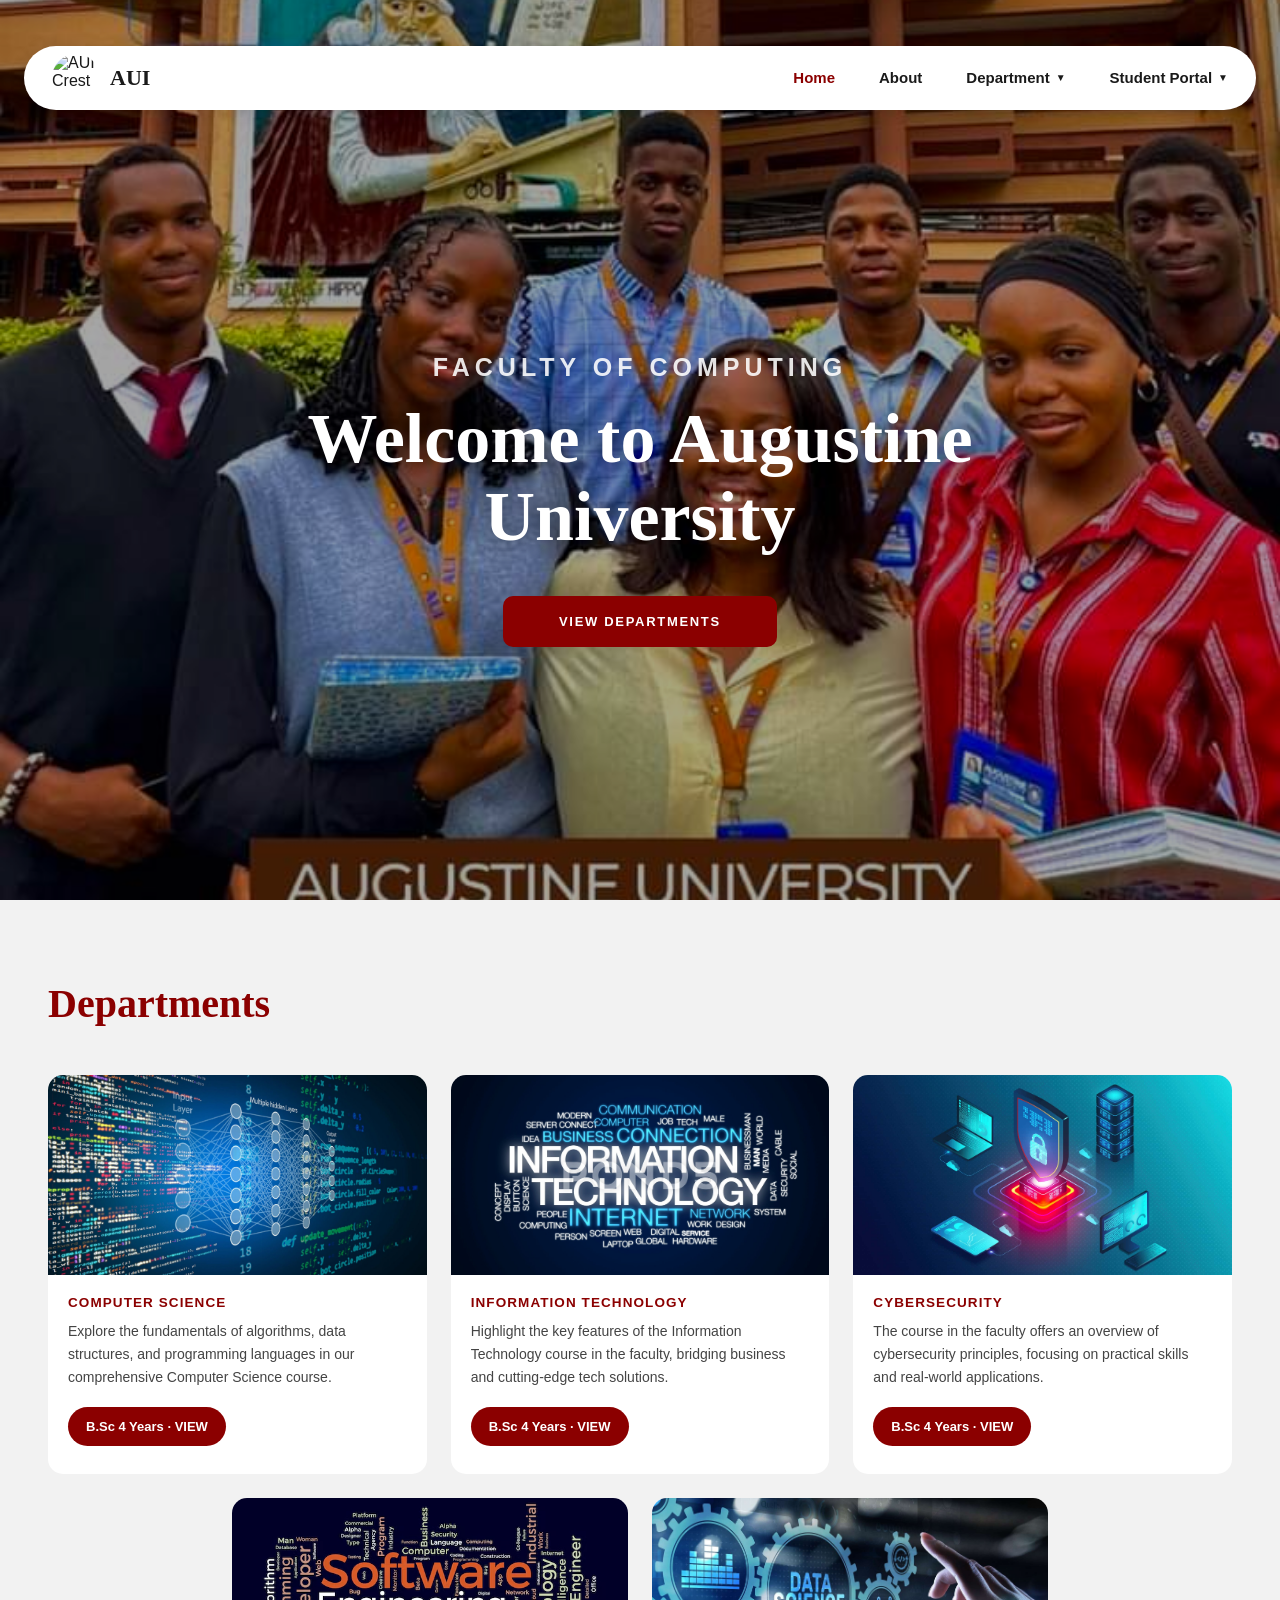
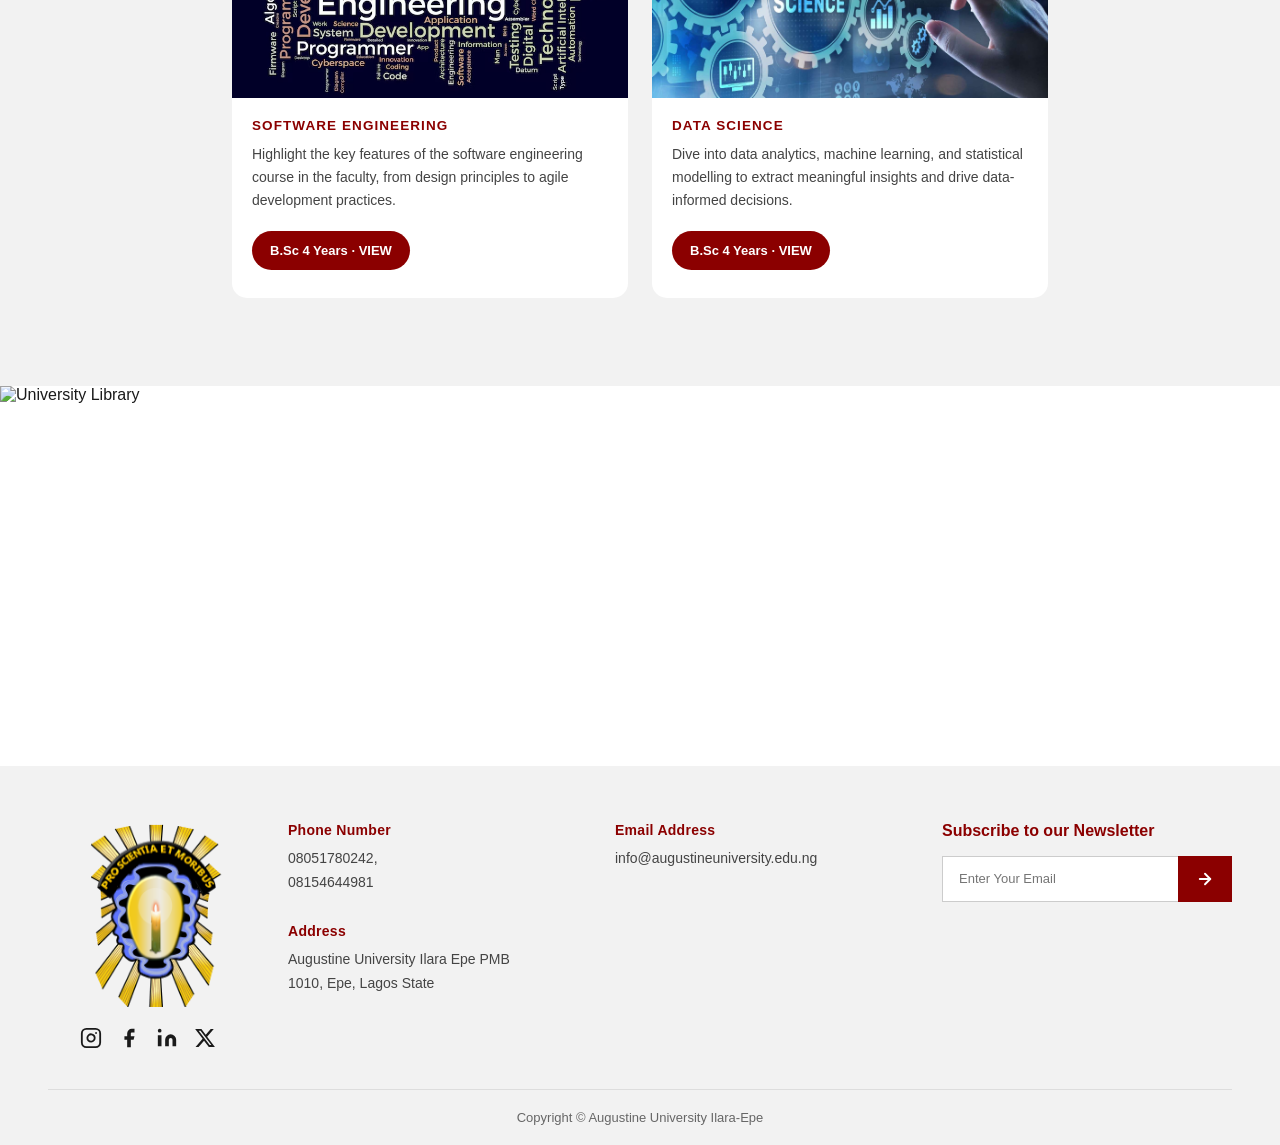
==== index.html @ 9fbd327b "Update index.html" ====
<!DOCTYPE html>
<html lang="en">
<head>
    <meta charset="UTF-8">
    <meta name="viewport" content="width=device-width, initial-scale=1.0">
    <title>AUI-web-clone</title>
    <link rel="stylesheet" href="Augustine University Website/Home/style_hom.css" />
</head>
<body>
  <!-- Page transition overlay -->
  <div id="page-transition"></div>
  
  
  <!-- Pill navbar -->
      <div class="navbar-wrap">
           <nav class="navbar">
             <a href="index.html" class="navbar-brand">
               <img src="Augustine University Website/Home/Augustine.University.logo.png" alt="AUI Crest" />
               <span>AUI</span>
             </a>
             <ul class="navbar-links">
               <li><a href="index.html" class="active">Home</a></li>
               <li><a href="/About/About.html">About</a></li>
               <li class="dropdown-parent">
                 <a href="/Department/Department.html">Department</a>
                 <div class="dropdown-menu">
                   <a href="/Department/Department.html#staff">Staff</a>
                   <a href="/Department/Department.html#courses">Courses</a>
                 </div>
               </li>
               <li class="dropdown-parent">
                 <a href="portal.html" class="dropdown-toggle">
                   Student Portal
                 </a>
                 <div class="dropdown-menu">
                   <a href="portal.html#course-registration">Course Registration</a>
                   <a href="portal.html#exam-result">Exam Result</a>
                   <a href="portal.html#payment-receipts">Payment Receipts</a>
                   <a href="portal.html#student-profile">Student Profile</a>
                 </div>
               </li>
             </ul>
           </nav>
         </div>
    <!-- Hero -->
    <section class="hero">
      <div class="hero-bg"><img src="Augustine University Website/Home/WhatsApp Image 2024-08-29 at 4.48.19 PM.jpeg" alt="Faculty of Computing" srcset=""></div>
      <div class="hero-content">
        <p class="hero-subtitle">Faculty of Computing</p>
        <h1 class="hero-title">Welcome to Augustine<br>University</h1>
        <a href="#departments" class="hero-btn nav-link">VIEW DEPARTMENTS</a>
      </div>
    </section>
   
    <!-- Departments -->
    <section id="departments" class="departments">
      <div class="departments-inner">
        <h2 class="observe">Departments</h2>
   
        <!-- Row 1: Computer Science, Software Engineering, Cybersecurity -->
        <div class="dept-row-top">
          <div class="dept-card observe">
            <img src="Augustine University Website/Home/Computer-Science-Page-Header-2048x1197.jpg" alt="Computer Science" />
            <div class="dept-card-body">
              <h3>Computer Science</h3>
              <p>Explore the fundamentals of algorithms, data structures, and programming languages in our comprehensive Computer Science course.</p>
               <a href="department.html" class="dept-card-button">B.Sc 4 Years · VIEW</a>
            </div>
          </div>
          <div class="dept-card observe">
            <img src="Augustine University Website/Home/information-technology.jpg" alt="Information Technology" />
            <div class="dept-card-body">
              <h3>Information Technology</h3>
              <p>Highlight the key features of the Information Technology course in the faculty, bridging business and cutting-edge tech solutions.</p>
               <a href="department.html" class="dept-card-button">B.Sc 4 Years · VIEW</a>
            </div>
          </div>
          <div class="dept-card observe">
            <img src="Augustine University Website/Home/what-is-cybersecurity.jpg" alt="Cybersecurity" />
            <div class="dept-card-body">
              <h3>Cybersecurity</h3>
              <p>The course in the faculty offers an overview of cybersecurity principles, focusing on practical skills and real-world applications.</p>
              <a href="department.html" class="dept-card-button">B.Sc 4 Years · VIEW</a>
            </div>
          </div>
        </div>
   
        <!-- Row 2: Software Engineering, Data Science — centred -->
        <div class="dept-row-bottom">
          <div class="dept-card observe">
            <img src="Augustine University Website/Home/Sen.jpg" alt="Software Engineering" style="object-position: right center;" />
            <div class="dept-card-body">
              <h3>Software Engineering</h3>
              <p>Highlight the key features of the software engineering course in the faculty, from design principles to agile development practices.</p>
               <a href="department.html" class="dept-card-button">B.Sc 4 Years · VIEW</a>
            </div>
          </div>
          <div class="dept-card observe">
            <img src="Augustine University Website/Home/what-is-data-science.jpg" alt="Data Science" />
            <div class="dept-card-body">
              <h3>Data Science</h3>
              <p>Dive into data analytics, machine learning, and statistical modelling to extract meaningful insights and drive data-informed decisions.</p>
               <a href="department.html" class="dept-card-button">B.Sc 4 Years · VIEW</a>
            </div>
          </div>
        </div>
      </div>
    </section>
   
    <!-- Library Banner -->
    <div class="library-banner observe">
      <img src="https://images.unsplash.com/photo-1507842217343-583bb7270b66?w=1800&q=80" alt="University Library" />
    </div>
   
    <!-- Footer -->
    <footer>
      <div class="footer-inner">
   
        <!-- Logo + socials -->
        <div class="footer-logo">
          <img src="Augustine University Website/Home/Augustine.university.logo.png" alt="Augustine University Crest" />
          <div class="footer-socials">
            <!-- Instagram -->
            <a href="#" aria-label="Instagram">
              <svg width="22" height="22" viewBox="0 0 24 24" fill="none" stroke="currentColor" stroke-width="2" stroke-linecap="round" stroke-linejoin="round">
                <rect x="2" y="2" width="20" height="20" rx="5"/><path d="M16 11.37A4 4 0 1 1 12.63 8 4 4 0 0 1 16 11.37z"/><line x1="17.5" y1="6.5" x2="17.51" y2="6.5"/>
              </svg>
            </a>
            <!-- Facebook -->
            <a href="#" aria-label="Facebook">
              <svg width="22" height="22" viewBox="0 0 24 24" fill="currentColor">
                <path d="M18 2h-3a5 5 0 0 0-5 5v3H7v4h3v8h4v-8h3l1-4h-4V7a1 1 0 0 1 1-1h3z"/>
              </svg>
            </a>
            <!-- LinkedIn -->
            <a href="#" aria-label="LinkedIn">
              <svg width="22" height="22" viewBox="0 0 24 24" fill="currentColor">
                <path d="M16 8a6 6 0 0 1 6 6v7h-4v-7a2 2 0 0 0-4 0v7h-4v-7a6 6 0 0 1 6-6zM2 9h4v12H2z"/><circle cx="4" cy="4" r="2"/>
              </svg>
            </a>
            <!-- X (Twitter) -->
            <a href="#" aria-label="X">
              <svg width="22" height="22" viewBox="0 0 24 24" fill="currentColor">
                <path d="M18.244 2.25h3.308l-7.227 8.26 8.502 11.24H16.17l-5.214-6.817L4.99 21.75H1.68l7.73-8.835L1.254 2.25H8.08l4.713 6.231zm-1.161 17.52h1.833L7.084 4.126H5.117z"/>
              </svg>
            </a>
          </div>
        </div>
   
        <!-- Phone & Address -->
        <div>
          <div class="footer-contact">
            <h4>Phone Number</h4>
            <p>08051780242,</p>
            <p>08154644981</p>
          </div>
          <div class="footer-contact">
            <h4>Address</h4>
            <p>Augustine University Ilara Epe PMB</p>
            <p>1010, Epe, Lagos State</p>
          </div>
        </div>
   
        <!-- Email -->
        <div class="footer-contact">
          <h4>Email Address</h4>
          <a href="mailto:info@augustineuniversity.edu.ng">info@augustineuniversity.edu.ng</a>
        </div>
   
        <!-- Newsletter -->
        <div class="footer-newsletter">
          <h4>Subscribe to our Newsletter</h4>
          <div class="newsletter-form">
            <input type="email" placeholder="Enter Your Email" aria-label="Email address" id="news-email" />
            <button type="button" id="news-btn" aria-label="Subscribe">
              <svg width="18" height="18" viewBox="0 0 24 24" fill="none" stroke="white" stroke-width="2.5" stroke-linecap="round" stroke-linejoin="round">
                <line x1="5" y1="12" x2="19" y2="12"/><polyline points="12 5 19 12 12 19"/>
              </svg>
            </button>
          </div>
        </div>
   
      </div>
      <div class="footer-bottom">
        Copyright &copy; Augustine University Ilara-Epe
      </div>
    </footer>
   
    <script>
      // ── Page transition ──
      const overlay = document.getElementById('page-transition');
   
      // Fade in on load (overlay starts visible, then hides)
      window.addEventListener('load', () => {
        requestAnimationFrame(() => {
          overlay.classList.add('hidden');
        });
      });
   
      function navigate(href) {
        overlay.classList.remove('hidden');
        setTimeout(() => { window.location.href = href; }, 420);
      }
   
      document.querySelectorAll('a[href]').forEach(link => {
        const href = link.getAttribute('href');
        if (href && !href.startsWith('#') && !href.startsWith('mailto') && !href.startsWith('http')) {
          link.addEventListener('click', e => { e.preventDefault(); navigate(href); });
        }
      });
   
      // ── Scroll reveal ──
      const io = new IntersectionObserver(entries => {
        entries.forEach(e => {
          if (e.isIntersecting) { e.target.classList.add('visible'); io.unobserve(e.target); }
        });
      }, { threshold: 0.12 });
      document.querySelectorAll('.observe').forEach(el => io.observe(el));
   
      // ── Newsletter ──
      document.getElementById('news-btn').addEventListener('click', () => {
        const inp = document.getElementById('news-email');
        if (inp.value && inp.value.includes('@')) {
          inp.value = '';
          inp.placeholder = 'Thank you for subscribing!';
          setTimeout(() => inp.placeholder = 'Enter Your Email', 3000);
        }
      });
    </script>
</body>
</html>
---- Augustine University Website/Home/style_hom.css ----
*,
*::before,
*::after {
  box-sizing: border-box;
  margin: 0;
  padding: 0;
}

:root {
  --red: #8b0000;
  --red-dark: #6e0000;
  --grey-bg: #f2f2f2;
  --text: #1a1a1a;
  --white: #ffffff;
}

html {
  scroll-behavior: smooth;
}
body {
  font-family: "Open Sans", sans-serif;
  color: var(--text);
  background: var(--white);
  overflow-x: hidden;
}

/* ── PAGE TRANSITION OVERLAY ── */
#page-transition {
  position: fixed;
  inset: 0;
  background: var(--white);
  z-index: 9999;
  pointer-events: none;
  opacity: 1;
  transition: opacity 0.4s ease;
}
#page-transition.hidden {
  opacity: 0;
  pointer-events: none;
}

/* ── TOP CHROME BAR ── */
.top-bar {
  position: fixed;
  top: 0;
  left: 0;
  right: 0;
  height: 38px;
  background: #ececec;
  display: flex;
  align-items: center;
  justify-content: flex-end;
  padding: 0 36px;
  gap: 32px;
  z-index: 900;
  font-size: 12px;
  font-weight: 700;
  letter-spacing: 0.07em;
  color: #666;
}
.top-bar a {
  color: #666;
  text-decoration: none;
  transition: color 0.2s;
}
.top-bar a:hover,
.top-bar a.active {
  color: var(--text);
}

/* Dropdown hover bridge - keeps menu visible when moving mouse to it */
.navbar-links li.dropdown-parent::before {
  content: "";
  position: absolute;
  top: 100%;
  left: -20px;
  right: -20px;
  height: 12px;
  pointer-events: auto;
}

/* Dropdown menu styling */
.navbar-links .dropdown-parent {
  position: relative;
}

.navbar-links .dropdown-menu {
  position: absolute;
  top: 100%;
  right: 0;
  margin-top: 8px;
  width: 240px;
  background: var(--white);
  border: 1px solid #ddd;
  border-radius: 12px;
  box-shadow: 0 4px 16px rgba(0, 0, 0, 0.12);
  opacity: 0;
  visibility: hidden;
  transform: translateY(-8px);
  transition:
    opacity 0.2s,
    visibility 0.2s,
    transform 0.2s;
  z-index: 50;
}

.navbar-links .dropdown-parent:hover .dropdown-menu {
  opacity: 1;
  visibility: visible;
  transform: translateY(0);
}

.navbar-links .dropdown-menu a {
  display: block;
  padding: 12px 16px;
  color: var(--text);
  text-decoration: none;
  font-size: 14px;
  font-weight: 500;
  transition:
    background 0.15s,
    color 0.15s;
  border: none;
}

.navbar-links .dropdown-menu a:first-child {
  border-radius: 11px 11px 0 0;
}

.navbar-links .dropdown-menu a:last-child {
  border-radius: 0 0 11px 11px;
}

.navbar-links .dropdown-menu a:hover {
  background: rgba(139, 0, 0, 0.08);
  color: var(--red);
}
/* ── PILL NAVBAR ── */

.navbar-wrap {
  position: fixed;
  top: 46px;
  left: 0;
  right: 0;
  z-index: 800;
  display: flex;
  justify-content: center;
  padding: 0 24px;
}
.navbar {
  background: var(--white);
  border-radius: 999px;
  padding: 8px 28px;
  display: flex;
  align-items: center;
  width: 100%;
  max-width: 1300px;
  box-shadow: 0 2px 16px rgba(0, 0, 0, 0.13);
}
.navbar-brand {
  display: flex;
  align-items: center;
  gap: 10px;
  text-decoration: none;
  color: var(--text);
  margin-right: auto;
}
.navbar-brand img {
  width: 48px;
  height: 48px;
  object-fit: contain;
  border-radius: 50%;
}
.navbar-brand span {
  font-family: "Playfair Display", serif;
  font-size: 22px;
  font-weight: 700;
}
.navbar-links {
  display: flex;
  align-items: center;
  gap: 44px;
  list-style: none;
}
.navbar-links a {
  text-decoration: none;
  font-size: 15px;
  font-weight: 700;
  color: var(--text);
  transition: color 0.2s;
}
.navbar-links a:hover {
  color: var(--red);
}
.navbar-links a.active {
  color: var(--red);
}

.navbar-links .dropdown-parent > a {
  display: inline-flex;
  align-items: center;
  gap: 6px;
  position: relative;
  font-weight: 700;
}

.navbar-links .dropdown-parent > a::after {
  content: "▼";
  font-size: 10px;
  color: var(--text);
  transition: transform 0.2s ease;
}

.navbar-links .dropdown-parent:hover > a::after {
  transform: translateY(1px);
}

/* Dropdown hover bridge - keeps menu visible when moving mouse to it */
.navbar-links li.dropdown-parent::before {
  content: "";
  position: absolute;
  top: 100%;
  left: -20px;
  right: -20px;
  height: 12px;
  pointer-events: auto;
}
/* ── HERO ── */
.hero {
  position: relative;
  width: 100%;
  min-height: 100vh;
  display: flex;
  flex-direction: column;
  align-items: center;
  justify-content: center;
  overflow: hidden;
  padding-top: 100px;
}
.hero-bg {
  position: absolute;
  inset: 0;
  background-size: cover;
  background-position: center top;
  filter: brightness(0.65) saturate(1.15);
}

.hero-bg img {
  width: 100%;
  height: 100%;
  object-fit: cover;
  object-position: center;
  display: block;
  animation: heroZoom 20s ease-in-out infinite alternate;
  overflow: hidden;
}

@keyframes heroZoom {
  from {
    transform: scale(1.05);
  }
  to {
    transform: scale(1.13);
  }
}
.hero-content {
  position: relative;
  z-index: 2;
  text-align: center;
  padding: 0 24px;
  opacity: 0;
  transform: translateY(30px);
  animation: heroReveal 0.85s 0.5s ease forwards;
}
@keyframes heroReveal {
  to {
    opacity: 1;
    transform: translateY(0);
  }
}
.hero-subtitle {
  font-family: "Open Sans", sans-serif;
  font-size: 25px;
  font-weight: 700;
  letter-spacing: 0.2em;
  color: rgba(255, 255, 255, 0.88);
  text-transform: uppercase;
  margin-bottom: 18px;
}
.hero-title {
  font-family: "Playfair Display", serif;
  font-size: clamp(38px, 5.5vw, 70px);
  font-weight: 700;
  color: var(--white);
  line-height: 1.12;
  margin-bottom: 40px;
  text-shadow: 0 2px 20px rgba(0, 0, 0, 0.45);
}
.hero-btn {
  display: inline-block;
  background: var(--red);
  color: var(--white);
  font-size: 13px;
  font-weight: 700;
  letter-spacing: 0.13em;
  text-transform: uppercase;
  padding: 18px 56px;
  text-decoration: none;
  transition:
    background 0.2s,
    transform 0.15s;
  will-change: transform;
  border-radius: 10px;
}
.hero-btn:hover {
  background: var(--red-dark);
  transform: translateY(-2px) scale(1.06);
}

/* ── DEPARTMENTS ── */
.departments {
  background: var(--grey-bg);
  padding: 80px 48px 88px;
}
.departments-inner {
  max-width: 1240px;
  margin: 0 auto;
}
.departments h2 {
  font-family: "Playfair Display", serif;
  font-size: 40px;
  font-weight: 700;
  color: var(--red);
  margin-bottom: 48px;
  opacity: 0;
  transform: translateX(-28px);
  transition:
    opacity 0.65s ease,
    transform 0.65s ease;
}
.departments h2.visible {
  opacity: 1;
  transform: translateX(0);
}

/* Row 1: 3 cards */
.dept-row-top {
  display: grid;
  grid-template-columns: repeat(3, 1fr);
  gap: 24px;
  margin-bottom: 24px;
}
/* Row 2: 2 cards centered */
.dept-row-bottom {
  display: grid;
  grid-template-columns: repeat(2, 1fr);
  gap: 24px;
  max-width: 816px; /* 2/3 of 1240 roughly */
  margin: 0 auto;
}

.dept-card {
  background: var(--white);
  overflow: hidden;
  opacity: 0;
  transform: translateY(36px);
  transition:
    opacity 0.55s ease,
    transform 0.55s ease,
    box-shadow 0.2s;
  border-radius: 15px;
}
.dept-card.visible {
  opacity: 1;
  transform: translateY(0);
}
.dept-card:nth-child(2) {
  transition-delay: 0.1s;
}
.dept-card:nth-child(3) {
  transition-delay: 0.2s;
}
.dept-row-bottom .dept-card:nth-child(1) {
  transition-delay: 0.1s;
}
.dept-row-bottom .dept-card:nth-child(2) {
  transition-delay: 0.2s;
}
.dept-card:hover {
  box-shadow: 0 15px 28px rgba(0, 0, 0, 0.838);
}
.dept-card img {
  width: 100%;
  height: 200px;
  object-fit: cover;
  display: block;
}
.dept-card-body {
  padding: 20px 20px 28px;
}
.dept-card-body h3 {
  font-size: 13.5px;
  font-weight: 700;
  letter-spacing: 0.08em;
  text-transform: uppercase;
  color: var(--red);
  margin-bottom: 10px;
}
.dept-card-body p {
  font-size: 14px;
  line-height: 1.65;
  color: #444;
  margin-bottom: 18px;
}
.dept-card-button {
  display: inline-flex;
  align-items: center;
  gap: 0.5rem;
  padding: 12px 18px;
  background: var(--red);
  color: var(--white);
  font-size: 13px;
  font-weight: 700;
  text-decoration: none;
  border-radius: 999px;
  transition:
    transform 0.2s ease,
    background 0.2s ease;
}
.dept-card-button:hover {
  background: var(--red-dark);
  transform: translateY(-1px);
}

/* ── LIBRARY BANNER ── */
.library-banner {
  width: 100%;
  height: 380px;
  overflow: hidden;
  opacity: 0;
  transition: opacity 0.9s ease;
}
.library-banner.visible {
  opacity: 1;
}
.library-banner img {
  width: 100%;
  height: 100%;
  object-fit: cover;
  object-position: center;
  display: block;
}

/* ── FOOTER ── */
footer {
  background: var(--grey-bg);
  padding: 56px 48px 0;
}
.footer-inner {
  max-width: 1200px;
  margin: 0 auto;
  display: grid;
  grid-template-columns: 200px 1fr 1fr 290px;
  gap: 40px;
  align-items: start;
}
.footer-logo {
  display: flex;
  flex-direction: column;
  align-items: center;
  gap: 20px;
}
.footer-logo img {
  width: 225px;
  height: 185px;
}
.footer-socials {
  display: flex;
  gap: 16px;
  align-items: center;
}
.footer-socials a {
  color: var(--text);
  text-decoration: none;
  transition: color 0.2s;
}
.footer-socials a:hover {
  color: var(--red);
}
.footer-socials svg {
  display: block;
}
.footer-contact h4 {
  font-size: 14px;
  font-weight: 700;
  color: var(--red);
  margin-bottom: 8px;
  letter-spacing: 0.02em;
}
.footer-contact p,
.footer-contact a {
  font-size: 14px;
  color: #444;
  text-decoration: none;
  line-height: 1.75;
  display: block;
}
.footer-contact + .footer-contact {
  margin-top: 28px;
}
.footer-newsletter h4 {
  font-size: 16px;
  font-weight: 700;
  color: var(--red);
  margin-bottom: 16px;
}
.newsletter-form {
  display: flex;
}
.newsletter-form input {
  flex: 1;
  padding: 14px 16px;
  border: 1px solid #ccc;
  border-right: none;
  font-size: 13px;
  outline: none;
  font-family: "Open Sans", sans-serif;
  background: var(--white);
}

.newsletter-form input:hover {
  background: rgb(189, 189, 189);
  transition:
    background 0.2s,
    transform 0.15s;
}

.newsletter-form button {
  background: var(--red);
  border: none;
  padding: 14px 18px;
  cursor: pointer;
  display: flex;
  align-items: center;
  justify-content: center;
  transition: background 0.2s;
}
.newsletter-form button:hover {
  background: var(--red-dark);
}
.footer-bottom {
  max-width: 1200px;
  margin: 40px auto 0;
  border-top: 1px solid #ddd;
  padding: 20px 0;
  text-align: center;
  font-size: 13px;
  color: #666;
}

.dropdown-menu a {
  display: block;
  padding: 12px 16px;
  color: var(--text);
  text-decoration: none;
  font-size: 14px;
  transition:
    background 0.15s,
    color 0.15s;
  text-emphasis-color: var(--grey-bg);
}
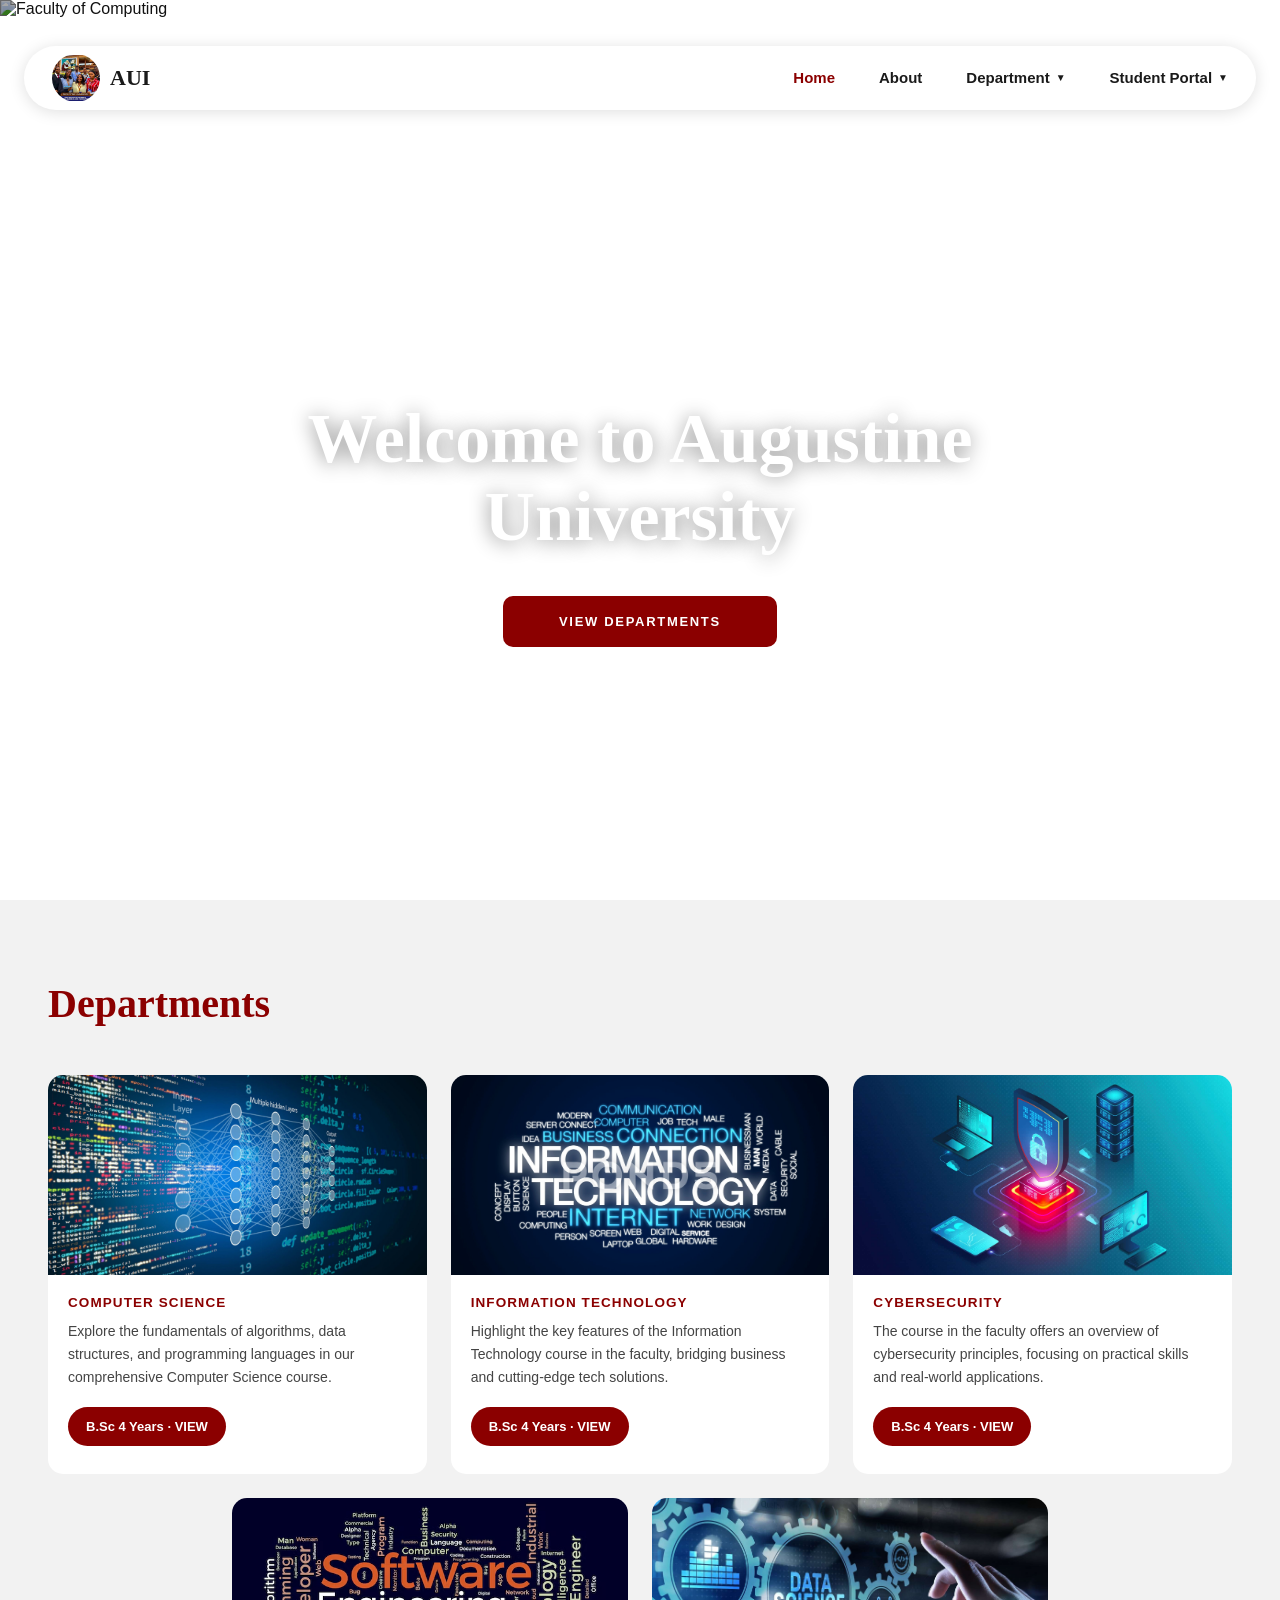
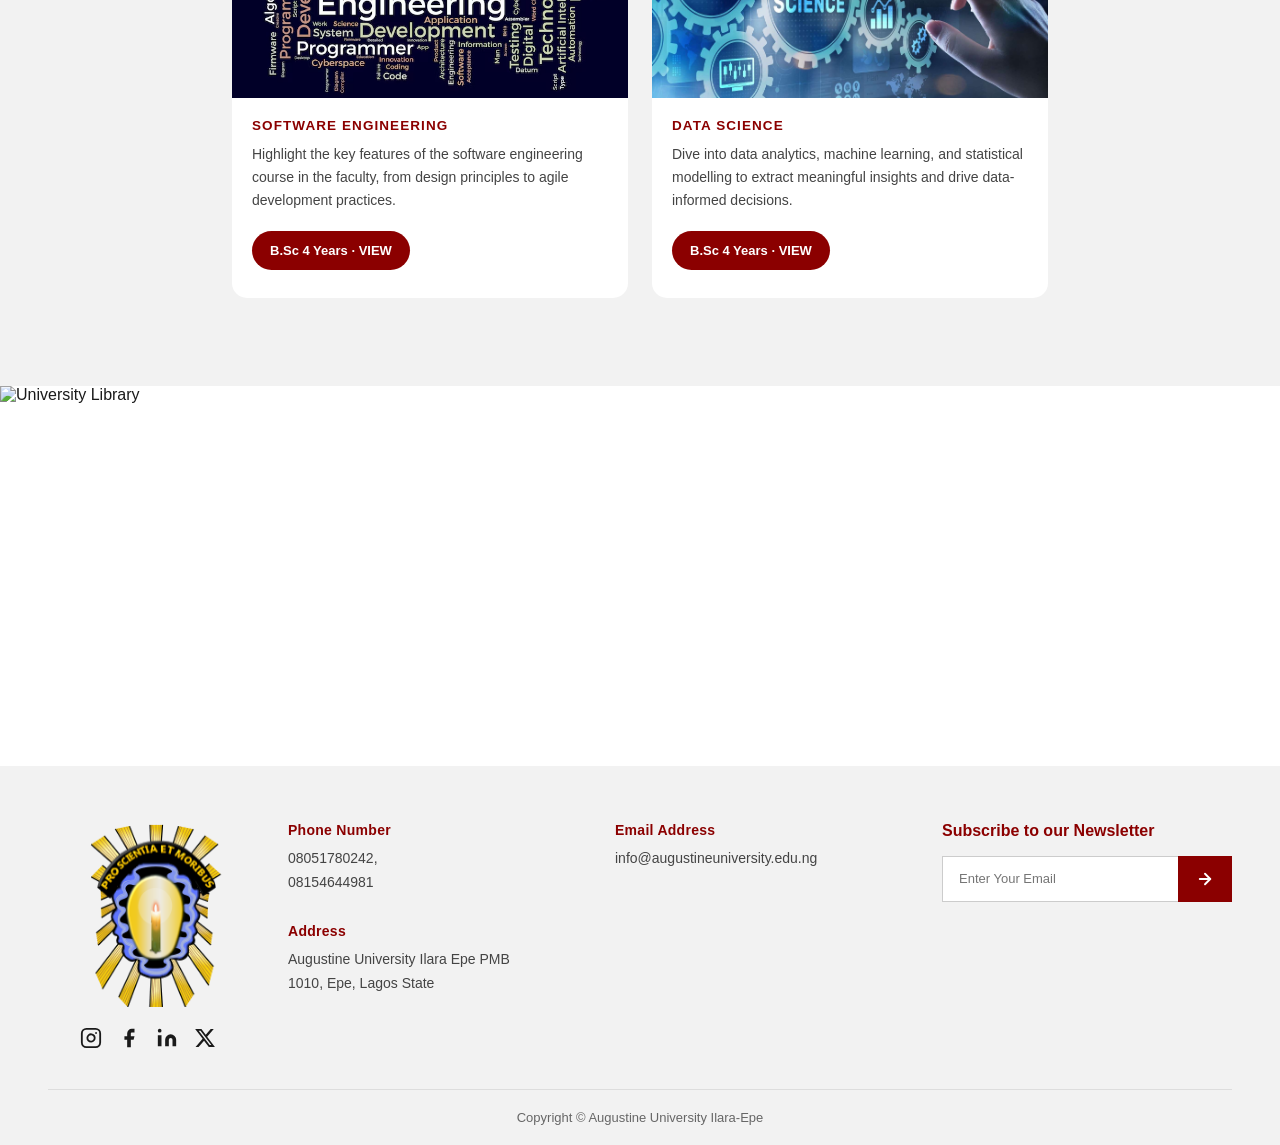
==== commit 7b61c0ad: "Update index.html" ====
--- a/index.html
+++ b/index.html
@@ -15,7 +15,7 @@
       <div class="navbar-wrap">
            <nav class="navbar">
              <a href="index.html" class="navbar-brand">
-               <img src="Augustine University Website/Home/Augustine.University.logo.png" alt="AUI Crest" />
+               <img src="Augustine University Website/Home/WhatsApp Image 2024-08-29 at 4.48.19 PM.jpeg" alt="AUI Crest" />
                <span>AUI</span>
              </a>
              <ul class="navbar-links">
@@ -44,7 +44,7 @@
          </div>
     <!-- Hero -->
     <section class="hero">
-      <div class="hero-bg"><img src="Augustine University Website/Home/WhatsApp Image 2024-08-29 at 4.48.19 PM.jpeg" alt="Faculty of Computing" srcset=""></div>
+      <div class="hero-bg"><img src="" alt="Faculty of Computing" srcset=""></div>
       <div class="hero-content">
         <p class="hero-subtitle">Faculty of Computing</p>
         <h1 class="hero-title">Welcome to Augustine<br>University</h1>
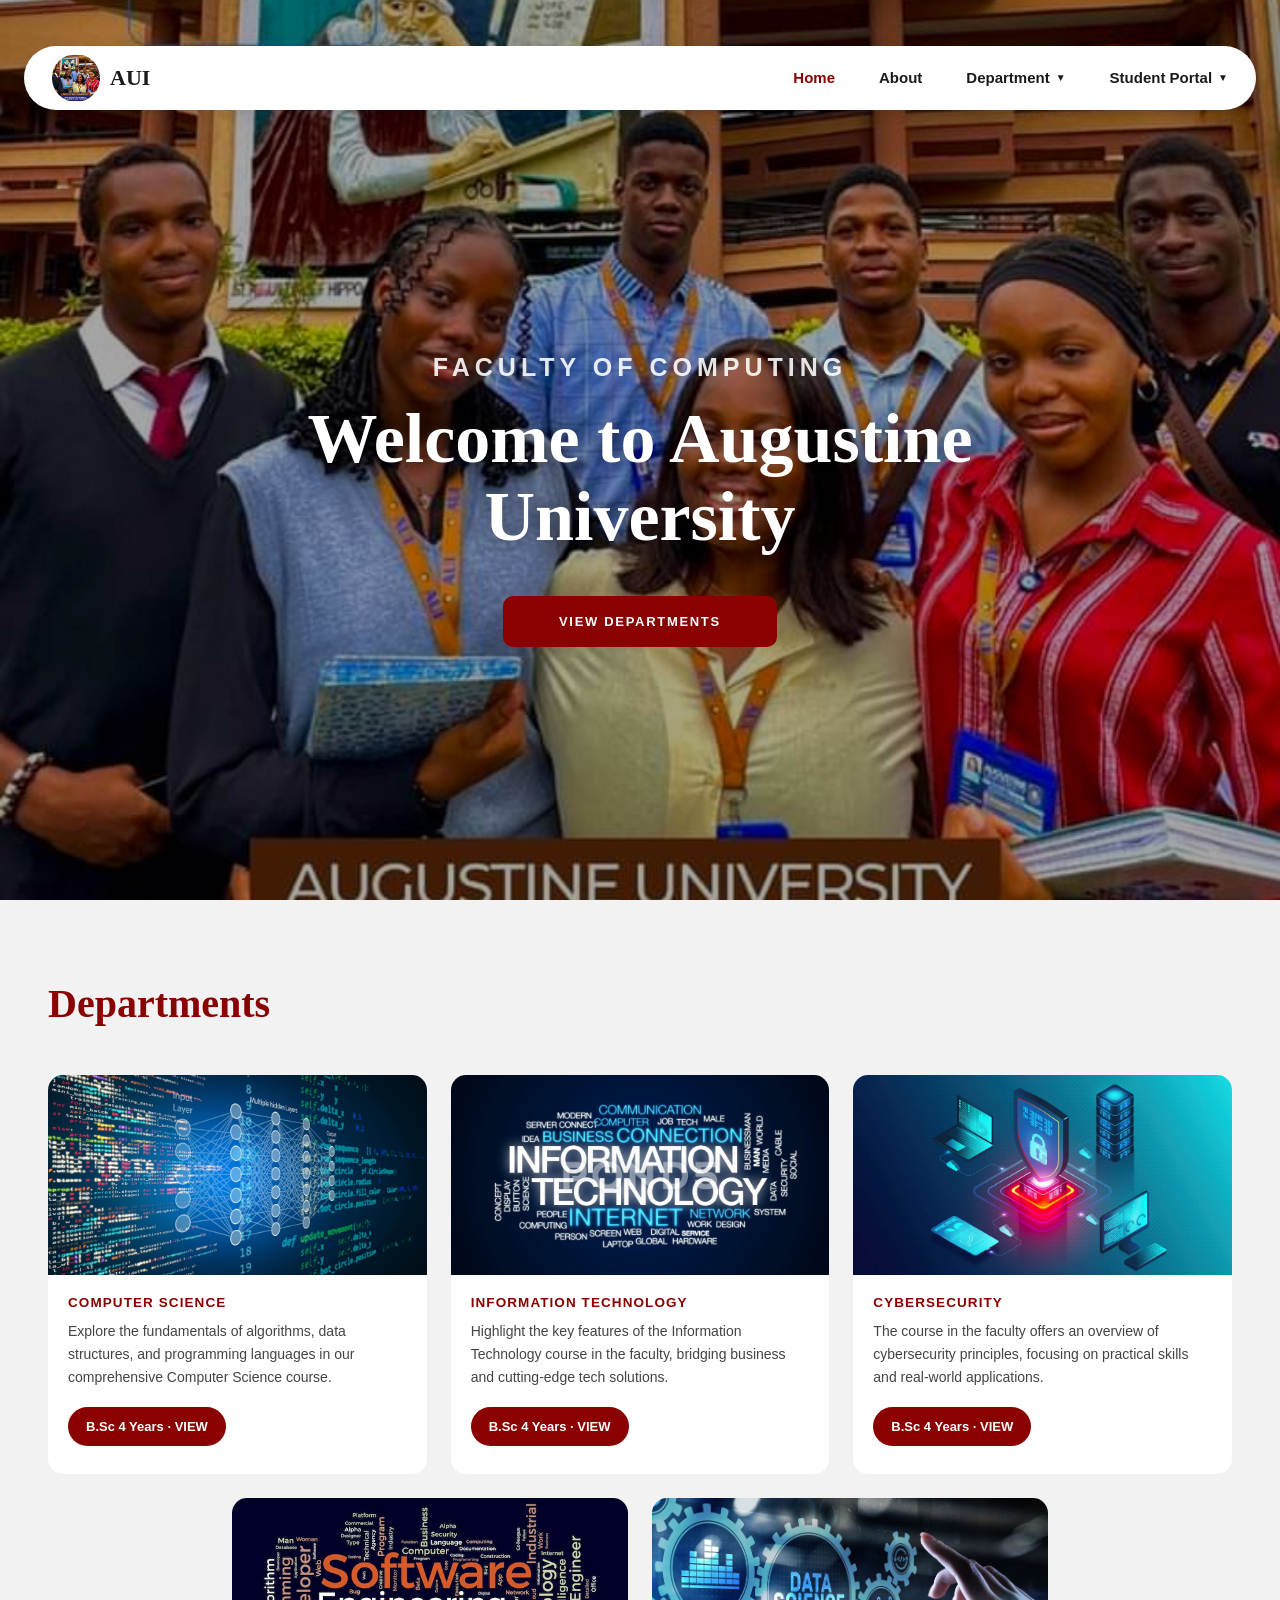
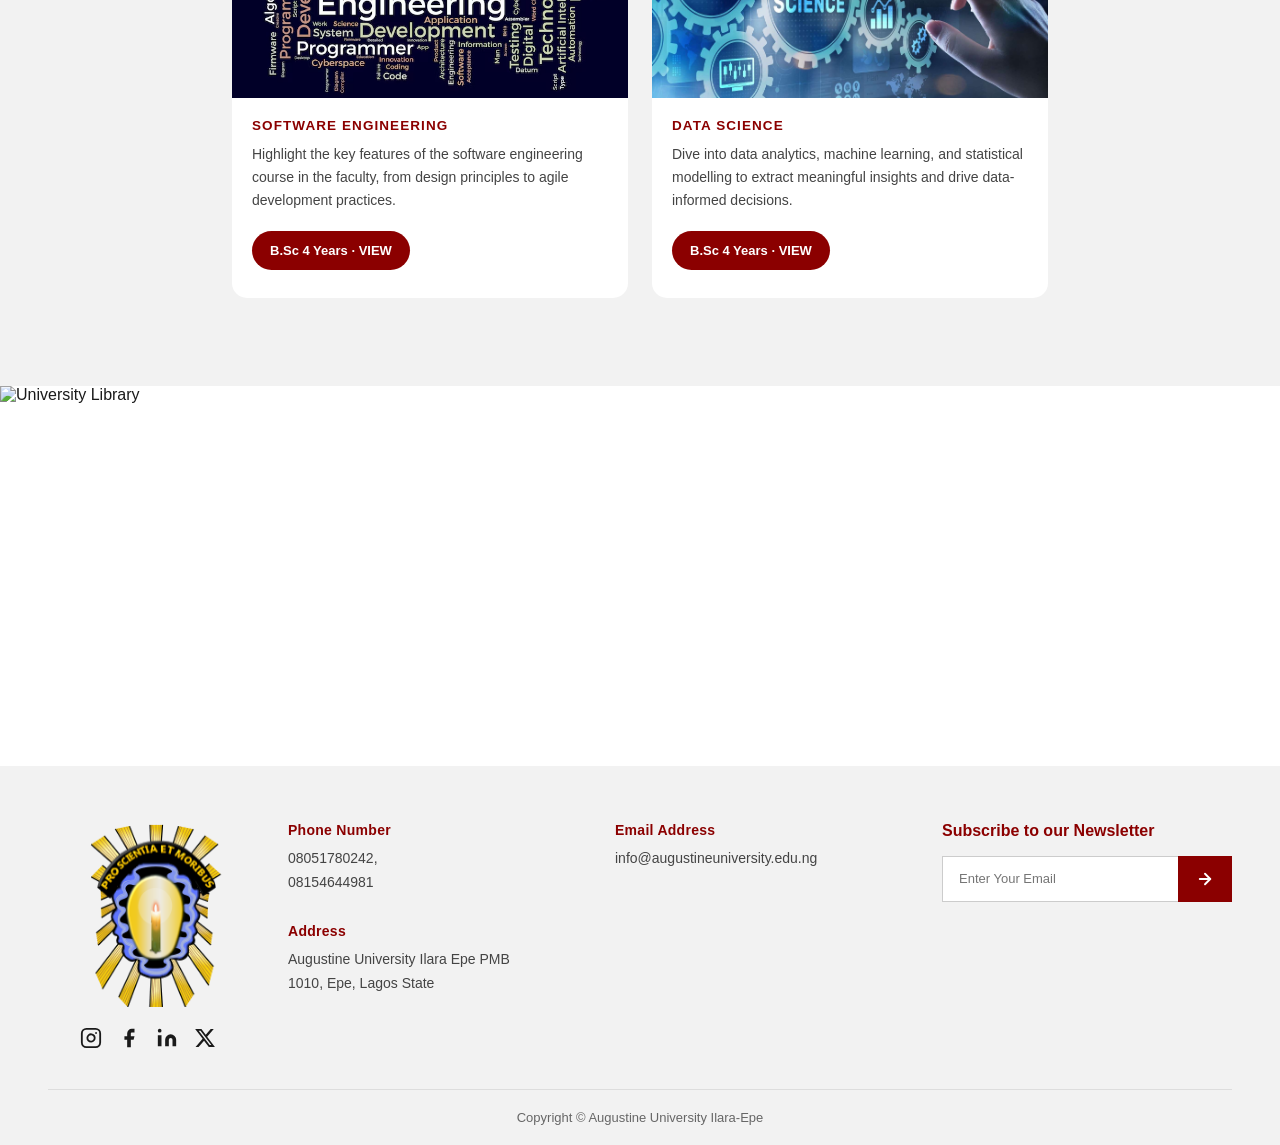
==== commit 539997fe: "Update index.html" ====
--- a/index.html
+++ b/index.html
@@ -44,7 +44,7 @@
          </div>
     <!-- Hero -->
     <section class="hero">
-      <div class="hero-bg"><img src="" alt="Faculty of Computing" srcset=""></div>
+      <div class="hero-bg"><img src="Augustine University Website/Home/WhatsApp Image 2024-08-29 at 4.48.19 PM.jpeg" alt="Faculty of Computing" srcset=""></div>
       <div class="hero-content">
         <p class="hero-subtitle">Faculty of Computing</p>
         <h1 class="hero-title">Welcome to Augustine<br>University</h1>
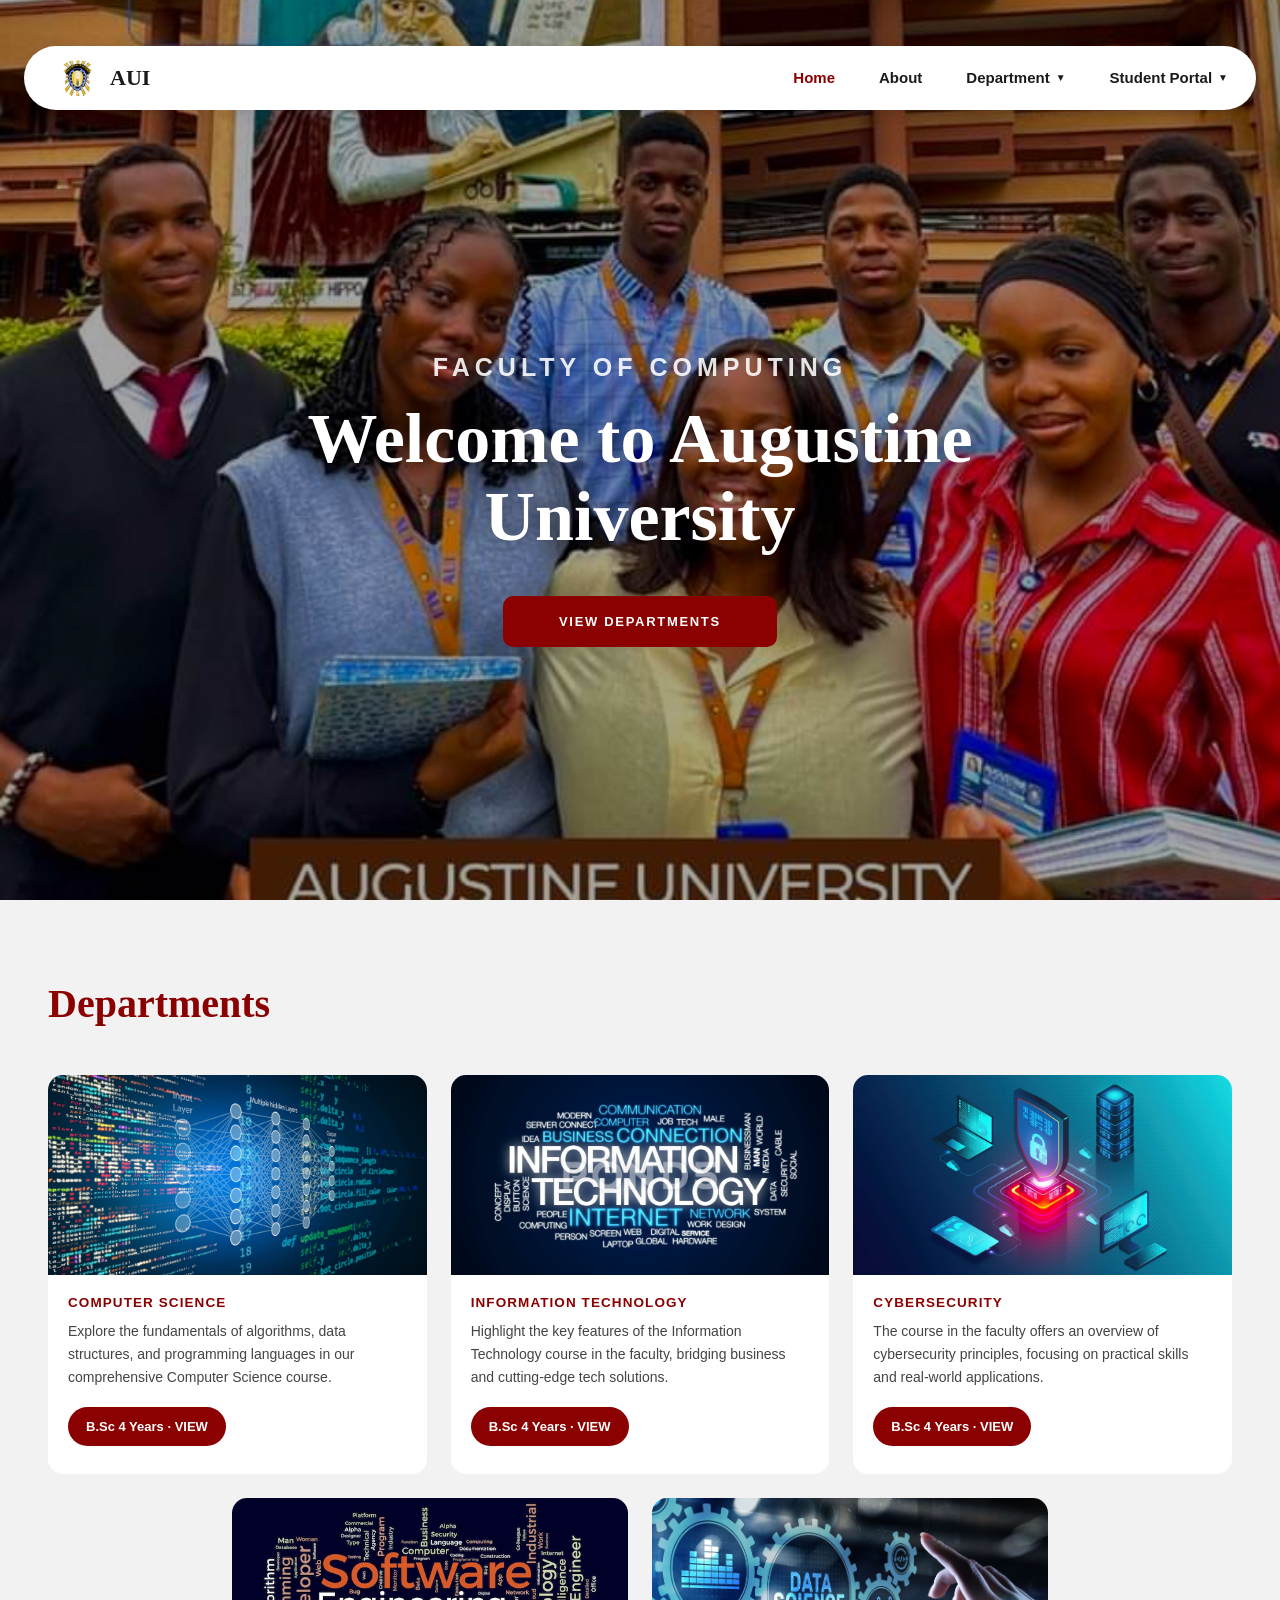
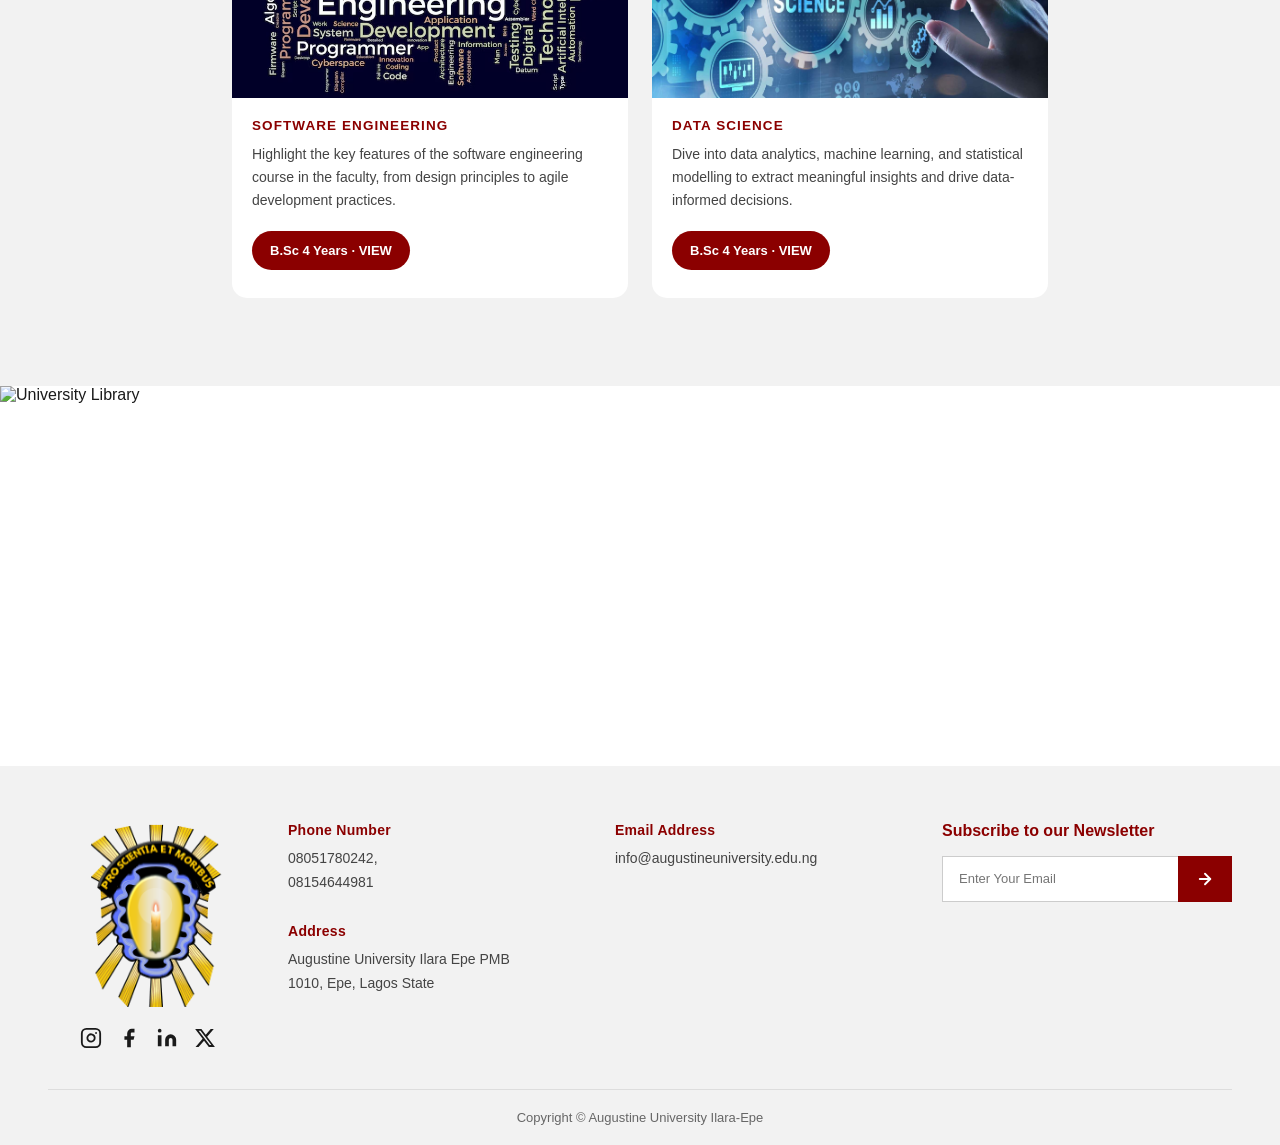
==== commit bbad7250: "Update index.html" ====
--- a/index.html
+++ b/index.html
@@ -15,7 +15,7 @@
       <div class="navbar-wrap">
            <nav class="navbar">
              <a href="index.html" class="navbar-brand">
-               <img src="Augustine University Website/Home/WhatsApp Image 2024-08-29 at 4.48.19 PM.jpeg" alt="AUI Crest" />
+               <img src="Augustine University Website/Home/Augustine.university.logo.png" alt="AUI Crest" />
                <span>AUI</span>
              </a>
              <ul class="navbar-links">
